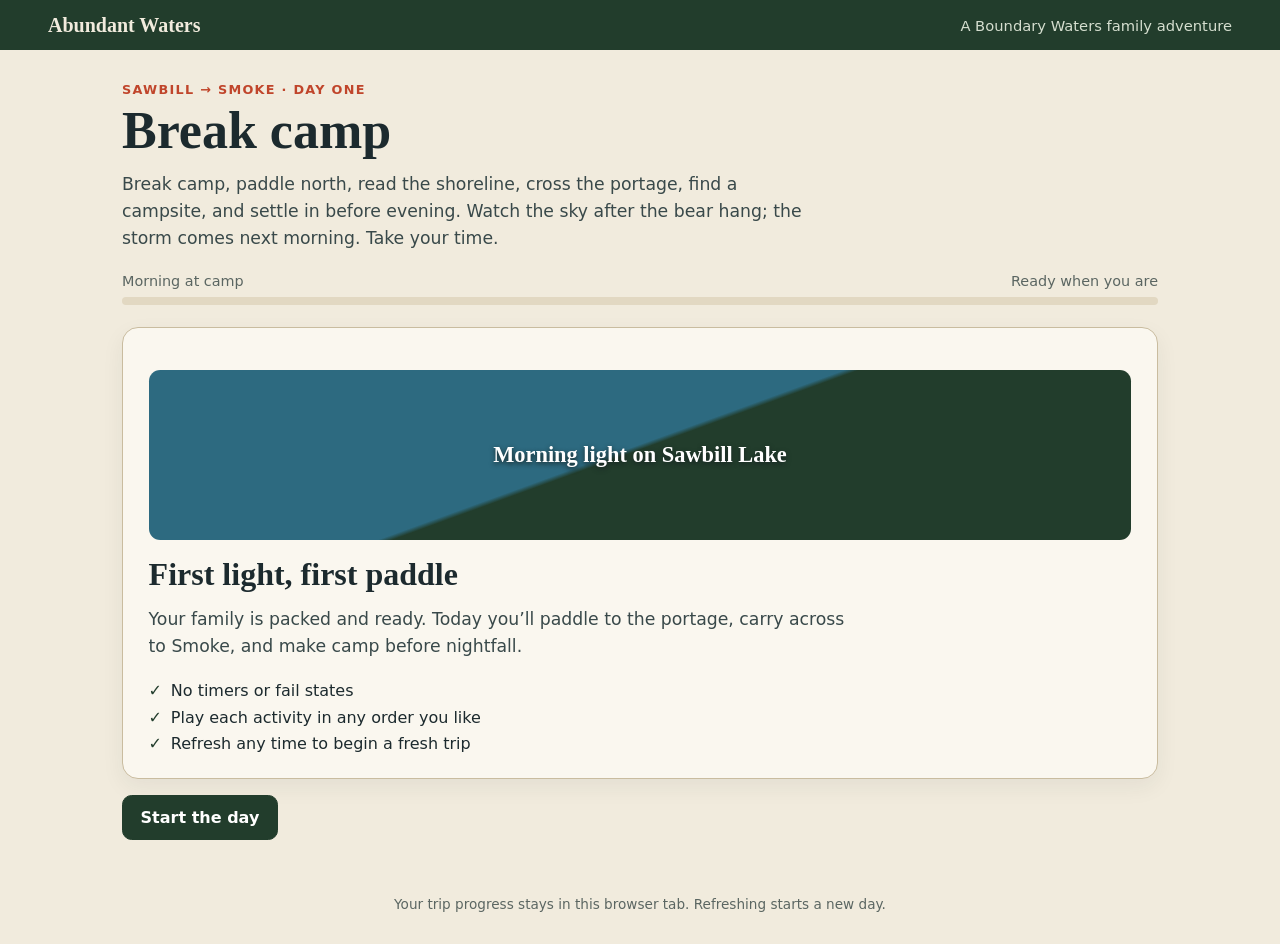
==== index.html @ cfddc771 "Connect campsite arrival to trip and storm" ====
<!doctype html>
<html lang="en">
<head>
  <meta charset="utf-8">
  <meta name="viewport" content="width=device-width, initial-scale=1">
  <meta name="theme-color" content="#223d2c">
  <title>Abundant Waters — A Day on the Water</title>
  <style>
    :root {
      color-scheme: light;
      --ink: #1c2a2e;
      --paper: #f1ebdd;
      --paper-2: #e2d8c2;
      --line: #c9bc9f;
      --pine: #223d2c;
      --canoe: #c0452b;
      --lake: #2d6a80;
      --muted: #5b6662;
      font-family: "Atkinson Hyperlegible", system-ui, sans-serif;
    }
    * { box-sizing: border-box; }
    body { margin: 0; color: var(--ink); background: var(--paper); }
    button, a { font: inherit; }
    .topbar {
      display: flex; align-items: center; justify-content: space-between; gap: 1rem;
      padding: .85rem clamp(1rem, 4vw, 3rem); background: var(--pine); color: var(--paper);
    }
    .brand { color: inherit; text-decoration: none; font: 700 1.25rem Georgia, serif; }
    .topbar span { color: #d5decf; font-size: .92rem; }
    main { width: min(1100px, 100%); margin: 0 auto; padding: clamp(1rem, 3vw, 2rem); }
    .eyebrow { margin: 0 0 .35rem; color: var(--canoe); font-size: .8rem; font-weight: 800; letter-spacing: .1em; text-transform: uppercase; }
    h1, h2 { margin: 0; font-family: Georgia, serif; }
    h1 { font-size: clamp(2rem, 5vw, 3.25rem); line-height: 1.06; }
    h2 { font-size: clamp(1.45rem, 3vw, 2rem); }
    .intro { max-width: 700px; margin: .85rem 0 1.35rem; color: #39494a; font-size: 1.08rem; line-height: 1.55; }
    .progress-wrap { margin: 1rem 0 1.35rem; }
    .progress-label { display: flex; justify-content: space-between; gap: 1rem; margin-bottom: .45rem; color: var(--muted); font-size: .9rem; }
    .track { height: .55rem; overflow: hidden; border-radius: 99px; background: var(--paper-2); }
    .fill { height: 100%; width: 0; background: var(--lake); transition: width .25s ease; }
    .card { padding: clamp(1rem, 3vw, 1.6rem); border: 1px solid var(--line); border-radius: 1rem; background: #faf7ef; box-shadow: 0 8px 22px #1c2a2e10; }
    .activity-heading { display: flex; align-items: flex-start; justify-content: space-between; gap: 1rem; }
    .activity-heading p { max-width: 660px; margin: .45rem 0 0; color: var(--muted); line-height: 1.45; }
    .activity { margin-top: 1rem; overflow: hidden; border: 1px solid var(--line); border-radius: .75rem; background: #d9e4df; }
    iframe { display: block; width: 100%; height: min(76vh, 820px); min-height: 520px; border: 0; background: var(--paper); }
    .activity-note { margin: .6rem 0 0; color: var(--muted); font-size: .88rem; }
    .actions { display: flex; flex-wrap: wrap; justify-content: space-between; gap: .75rem; margin-top: 1rem; }
    .button {
      display: inline-flex; align-items: center; justify-content: center; min-height: 2.8rem;
      padding: .7rem 1.1rem; border: 1px solid var(--pine); border-radius: .6rem;
      background: var(--pine); color: white; text-decoration: none; font-weight: 750; cursor: pointer;
    }
    .button.secondary { background: transparent; color: var(--pine); }
    .button:focus-visible, a:focus-visible { outline: 3px solid var(--canoe); outline-offset: 3px; }
    .button[hidden] { display: none; }
    .choice-row { display: flex; flex-wrap: wrap; gap: .6rem; margin-top: 1rem; }
    .choice-row .button[aria-pressed="true"] { background: var(--lake); border-color: var(--lake); color: white; }
    .choice-label { margin: 1rem 0 -.55rem; font-weight: 750; }
    .camp-art { display: grid; place-items: center; min-height: 170px; margin: 1rem 0; border-radius: .7rem; color: white; text-align: center; background: linear-gradient(160deg, #2d6a80 0 48%, #223d2c 49% 100%); }
    .camp-art span { padding: 1rem; font: 700 1.4rem Georgia, serif; text-shadow: 0 2px 5px #172322; }
    .checklist { display: grid; gap: .45rem; margin: 1rem 0 0; padding: 0; list-style: none; }
    .checklist li::before { content: "✓"; margin-right: .55rem; color: var(--pine); font-weight: 800; }
    .footer { padding: 1.5rem 1rem 2rem; color: var(--muted); text-align: center; font-size: .85rem; }
    @media (max-width: 600px) {
      .topbar { align-items: flex-start; flex-direction: column; gap: .3rem; }
      iframe { height: 68vh; min-height: 460px; }
      .actions .button { flex: 1 1 auto; }
    }
  </style>
  <link rel="stylesheet" href="immersive-player.css">
</head>
<body>
  <header class="topbar">
    <a class="brand" href="./">Abundant Waters</a>
    <span>A Boundary Waters family adventure</span>
  </header>
  <main>
    <p class="eyebrow">Sawbill → Smoke · Day one</p>
    <h1 id="title">A day on the water</h1>
    <p class="intro" id="intro">Break camp, paddle north, cross the portage, find a campsite, and settle in before evening. Take your time; this is a trip, not a race.</p>
    <div class="progress-wrap" aria-label="Trip progress">
      <div class="progress-label"><span id="phase">Morning at camp</span><span id="count">Ready when you are</span></div>
      <div class="track" role="progressbar" aria-label="Day progress" aria-valuemin="0" aria-valuemax="12" aria-valuenow="0"><div class="fill" id="fill"></div></div>
    </div>
    <section class="card" id="panel" aria-live="polite"></section>
    <div class="actions">
      <button class="button secondary" id="back" type="button" hidden>Back</button>
      <button class="button" id="next" type="button">Start the day</button>
    </div>
  </main>
  <footer class="footer">Your trip progress stays in this browser tab. Refreshing starts a new day.</footer>
  <section class="level-player" id="level-player" role="dialog" aria-modal="true" aria-label="Level player" hidden>
    <div class="level-toolbar"><strong id="level-title">Trip activity</strong><button class="button" id="level-exit" type="button">Exit Full Screen</button></div>
    <div class="level-stage" id="level-stage"></div>
  </section>
  <script src="immersive-player.js"></script>
  <script>
    (() => {
      const activities = {
        jstroke: { name: "J-Stroke", path: "prototypes/j-stroke/index.html", description: "Paddle north on Sawbill and work on a clean J-stroke." },
        bowstern: { name: "Bow & Stern", path: "prototypes/bow-stern/index.html", description: "Paddle in rhythm with your partner through the rock garden." },
        navigation: { name: "Map & Navigation", path: "prototypes/navigation/index.html", description: "Read the shoreline to find the bay, narrows, and portage landing." },
        portage: { name: "Portage Trail", path: "prototypes/portage/index.html", description: "Choose your load, balance the canoe, and make the trail to Smoke." },
        arrival: { name: "Arriving at Smoke Lake", path: "prototypes/arrival/index.html", description: "Paddle to an open campsite, then find existing bare ground for the tent." },
        tarp: { name: "Storm Tarp", path: "prototypes/tarp/index.html", description: "Pitch the tarp and tie it down before the weather moves in." },
        fishing: { name: "Fishing at Smoke Lake", path: "prototypes/fishing/index.html", description: "Read the shoreline, choose a spot, and try for smallmouth, pike, or walleye." },
        campfire: { name: "Campfire & Dinner", path: "prototypes/campfire/index.html", description: "Find dry wood, build a small fire, and make supper by the lake." },
        snorkeling: { name: "Snorkeling & Diving", path: "prototypes/snorkeling/index.html", description: "Stay near shore with your buddy and look for clear-water discoveries." },
        night: { name: "Night Sky", path: "prototypes/night-sky/index.html", description: "Trace the Big Dipper, follow its outer stars to Polaris, and listen to the lake settle." },
        storm: { name: "Storm Day", path: "prototypes/storm/index.html", description: "Read the changing weather, secure camp, and wait out the storm together." },
        bear: { name: "Bear Hang", path: "prototypes/bear-hang/index.html", description: "Hoist the food pack safely, then see what happens after dark." }
      };
      const steps = [
        { phase: "Morning at camp", title: "Break camp", description: "The sky is clear and the lake is calm. Pack up together, then head north toward Smoke Lake.", activity: null },
        { phase: "On the water", title: "Paddle Sawbill", description: "Choose a paddling activity. When you’re ready to move on, return here and continue the trip.", activity: "jstroke" },
        { phase: "Read the map", title: "Find your way to the landing", description: activities.navigation.description, activity: "navigation" },
        { phase: "The portage", title: "Cross to Smoke", description: activities.portage.description, activity: "portage" },
        { phase: "Smoke Lake", title: "Find a campsite", description: activities.arrival.description, activity: "arrival" },
        { phase: "Make camp", title: "Get the tarp ready", description: activities.tarp.description, activity: "tarp" },
        { phase: "Free time", title: "Fish the shoreline", description: activities.fishing.description, activity: "fishing" },
        { phase: "Explore the water", title: "Snorkel with your buddy", description: activities.snorkeling.description, activity: "snorkeling" },
        { phase: "Supper time", title: "Make dinner together", description: activities.campfire.description, activity: "campfire" },
        { phase: "Evening at camp", title: "Hang the food", description: activities.bear.description, activity: "bear" },
        { phase: "Night at camp", title: "Look up for a while", description: activities.night.description, activity: "night" },
        { phase: "Next morning", title: "Wait out the storm", description: activities.storm.description, activity: "storm" },
        { phase: "Day complete", title: "The storm has passed", description: "You read the weather, got off the water, and waited together under the tarp. The sky is clearing over Smoke Lake.", activity: null }
      ];
      let stepIndex = 0;
      let paddleChoice = "jstroke";
      let dinnerFish = null;
      let tentPlacement = null;
      const panel = document.getElementById("panel");
      const next = document.getElementById("next");
      const back = document.getElementById("back");
      const fill = document.getElementById("fill");
      const progress = document.querySelector('[role="progressbar"]');
      const player = window.createImmersivePlayer(() => {
        const start = panel.querySelector(".start-level");
        if (start) start.textContent = "Resume Level";
      });
      window.addEventListener("message", (event) => {
        if (event.origin !== location.origin || event.source !== player.iframe?.contentWindow) return;
        if (steps[stepIndex].activity === "fishing" && event.data?.type === "abundant-waters:fish-landed" &&
            ["Smallmouth bass", "Northern pike", "Walleye"].includes(event.data.fish)) dinnerFish = event.data.fish;
        if (steps[stepIndex].activity === "arrival" && event.data?.type === "abundant-waters:tent-placed" &&
            ["moved", "level"].includes(event.data.placement)) tentPlacement = event.data.placement;
      });

      function button(label, value, selected) {
        return '<button type="button" class="button secondary" data-paddle="' + value + '" aria-pressed="' + selected + '">' + label + '</button>';
      }

      function render() {
        const step = steps[stepIndex];
        document.getElementById("title").textContent = step.title;
        document.getElementById("phase").textContent = step.phase;
        document.getElementById("count").textContent = stepIndex === 0 ? "Ready when you are" : "Part " + stepIndex + " of " + (steps.length - 1);
        document.getElementById("intro").textContent = stepIndex === 0
          ? "Break camp, paddle north, read the shoreline, cross the portage, find a campsite, and settle in before evening. Watch the sky after the bear hang; the storm comes next morning. Take your time."
          : "The day unfolds at your pace. Finish an activity when you’re ready, then continue the trip.";
        fill.style.width = (stepIndex / (steps.length - 1) * 100) + "%";
        progress.setAttribute("aria-valuenow", String(stepIndex));
        back.hidden = stepIndex === 0;
        next.textContent = stepIndex === 0 ? "Start the day" : stepIndex === steps.length - 1 ? "Start over" : "Finished — continue";
        panel.innerHTML = "";

        if (stepIndex === 0) {
          panel.innerHTML = '<div class="camp-art" role="img" aria-label="Morning on a Boundary Waters lake"><span>Morning light on Sawbill Lake</span></div><h2>First light, first paddle</h2><p class="intro">Your family is packed and ready. Today you’ll paddle to the portage, carry across to Smoke, and make camp before nightfall.</p><ul class="checklist"><li>No timers or fail states</li><li>Play each activity in any order you like</li><li>Refresh any time to begin a fresh trip</li></ul>';
        } else if (step.activity) {
          const activityKey = stepIndex === 1 ? paddleChoice : step.activity;
          const activity = activities[activityKey];
          let choices = "";
          if (stepIndex === 1) {
            choices = '<p class="choice-label">Choose your paddle</p><div class="choice-row" aria-label="Paddling activity">' +
              button("J-Stroke", "jstroke", paddleChoice === "jstroke") +
              button("Bow & Stern", "bowstern", paddleChoice === "bowstern") + '</div>';
          }
          const activityUrl = activity.path + (activityKey === "campfire" && dinnerFish ? "?fish=" + encodeURIComponent(dinnerFish) :
            activityKey === "storm" && tentPlacement ? "?tent=" + encodeURIComponent(tentPlacement) : "");
          panel.innerHTML = '<div class="activity-heading"><div><p class="eyebrow">Trip activity</p><h2>' + activity.name + '</h2><p>' + activity.description + '</p></div><button class="button secondary fullscreen-open" type="button">Full Screen</button></div>' + choices +
            '<div class="activity-launch"><button class="button start-level" type="button">' + (player.isCurrent(activityKey) ? "Resume Level" : "Start Level") + '</button></div>';
          const launch = () => player.open({ key: activityKey, name: activity.name, url: activityUrl });
          panel.querySelector(".start-level").addEventListener("click", launch);
          panel.querySelector(".fullscreen-open").addEventListener("click", launch);
          panel.querySelectorAll("[data-paddle]").forEach((choice) => choice.addEventListener("click", () => {
            player.dispose();
            paddleChoice = choice.dataset.paddle;
            render();
          }));
        } else {
          panel.innerHTML = '<div class="camp-art" role="img" aria-label="Camp settled for the night"><span>Smoke Lake · Camp settled</span></div><h2>A good couple of days</h2><p class="intro">You made it to Smoke Lake together and rode out the storm. The best parts of a trip are often the quiet moments around camp.</p><ul class="checklist"><li>Read the map and found the landing</li><li>Traveled from Sawbill to Smoke</li><li>Made camp, explored the lake, and cooked dinner</li><li>Hung the food and found north by starlight</li><li>Got off the water and waited out the storm</li><li>Ready to paddle on when the weather clears</li></ul>';
        }
      }

      next.addEventListener("click", () => {
        player.dispose();
        if (stepIndex === steps.length - 1) { stepIndex = 0; dinnerFish = null; tentPlacement = null; }
        else stepIndex = Math.min(stepIndex + 1, steps.length - 1);
        render();
        window.scrollTo({ top: 0, behavior: "smooth" });
      });
      back.addEventListener("click", () => {
        player.dispose();
        stepIndex = Math.max(0, stepIndex - 1);
        render();
        window.scrollTo({ top: 0, behavior: "smooth" });
      });
      render();
    })();
  </script>
</body>
</html>
---- immersive-player.css ----
/* The trip guide stays a normal page; only the chosen activity fills the viewport. */
body.player-open { overflow: hidden; }
.level-player[hidden] { display: none !important; }
.level-player {
  position: fixed; z-index: 100; inset: 0; width: 100%; height: 100vh; height: 100dvh;
  display: flex; flex-direction: column; min-height: 0;
  background: #223d2c; color: #f1ebdd;
  padding: max(6px, env(safe-area-inset-top))
           max(10px, env(safe-area-inset-right))
           max(6px, env(safe-area-inset-bottom))
           max(10px, env(safe-area-inset-left));
}
.level-player:fullscreen { width: 100%; height: 100%; }
.level-player::backdrop { background: #223d2c; }
.level-toolbar {
  flex: 0 0 auto; min-height: 44px;
  display: flex; justify-content: space-between; align-items: center; gap: 12px;
}
.level-toolbar strong {
  font: 700 clamp(15px, 2vw, 19px)/1.2 Georgia, serif;
  overflow: hidden; text-overflow: ellipsis; white-space: nowrap;
}
.level-toolbar .button {
  flex: 0 0 auto; min-height: 44px; padding: 7px 12px;
  background: #f1ebdd; color: #223d2c; border-color: #f1ebdd;
}
.level-stage {
  flex: 1 1 auto; min-height: 0; overflow: hidden;
  background: #faf7ef;
}
.level-stage iframe {
  display: block; width: 100%; height: 100%; min-height: 0;
  border: 0; background: #faf7ef;
}
.activity-heading .fullscreen-open { flex: 0 0 auto; white-space: nowrap; }
.activity-launch { display: flex; gap: 10px; margin-top: 16px; }
.activity-launch .button { min-height: 48px; }
@media (max-width: 600px) {
  .activity-heading { align-items: flex-start; gap: 8px; }
  .activity-heading .fullscreen-open { min-height: 44px; padding: 7px 10px; font-size: .86rem; }
  .activity-launch .button { flex: 1; }
  .level-player { padding-top: max(4px, env(safe-area-inset-top)); padding-bottom: max(4px, env(safe-area-inset-bottom)); }
  .level-toolbar { min-height: 44px; }
  .level-toolbar strong { font-size: 15px; }
  .level-toolbar .button { font-size: 13px; padding-inline: 10px; }
}
@media (max-height: 500px) and (orientation: landscape) {
  .level-toolbar { min-height: 40px; }
  .level-toolbar .button { min-height: 40px; }
}
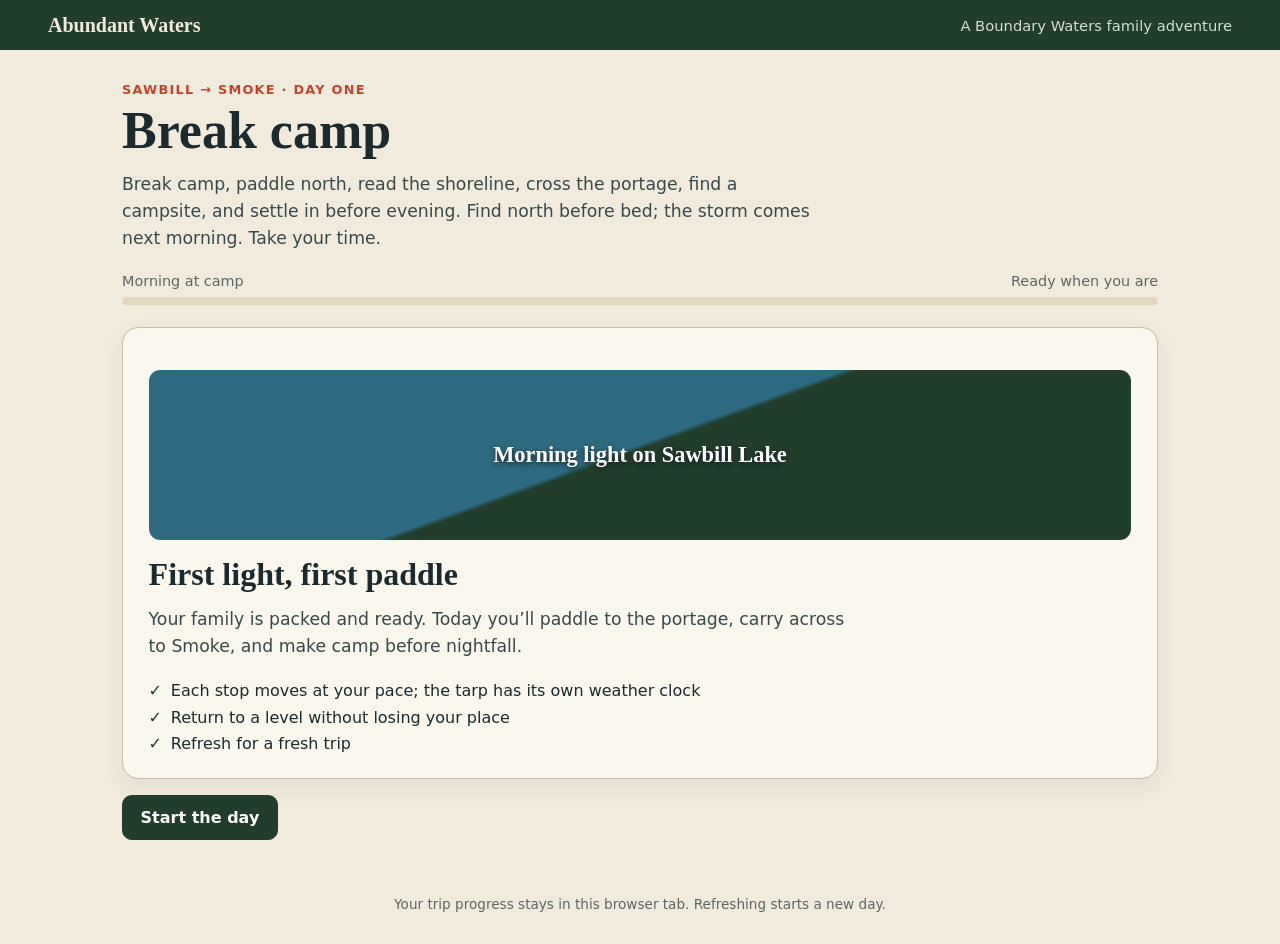
==== commit c3f9f4a3: "Connect trip progress and polish index.html" ====
--- a/index.html
+++ b/index.html
@@ -89,7 +89,7 @@
   </main>
   <footer class="footer">Your trip progress stays in this browser tab. Refreshing starts a new day.</footer>
   <section class="level-player" id="level-player" role="dialog" aria-modal="true" aria-label="Level player" hidden>
-    <div class="level-toolbar"><strong id="level-title">Trip activity</strong><button class="button" id="level-exit" type="button">Exit Full Screen</button></div>
+    <div class="level-toolbar"><strong id="level-title">Trip activity</strong><div class="level-tools"><button class="button" id="level-continue" type="button" hidden>Continue trip</button><button class="button" id="level-exit" type="button" aria-label="Exit Full Screen and return to trip">Exit Full Screen</button></div></div>
     <div class="level-stage" id="level-stage"></div>
   </section>
   <script src="immersive-player.js"></script>
@@ -115,12 +115,12 @@
         { phase: "Read the map", title: "Find your way to the landing", description: activities.navigation.description, activity: "navigation" },
         { phase: "The portage", title: "Cross to Smoke", description: activities.portage.description, activity: "portage" },
         { phase: "Smoke Lake", title: "Find a campsite", description: activities.arrival.description, activity: "arrival" },
-        { phase: "Make camp", title: "Get the tarp ready", description: activities.tarp.description, activity: "tarp" },
+        { phase: "Make camp", title: "Pitch for the afternoon rain", description: activities.tarp.description, activity: "tarp" },
         { phase: "Free time", title: "Fish the shoreline", description: activities.fishing.description, activity: "fishing" },
         { phase: "Explore the water", title: "Snorkel with your buddy", description: activities.snorkeling.description, activity: "snorkeling" },
         { phase: "Supper time", title: "Make dinner together", description: activities.campfire.description, activity: "campfire" },
-        { phase: "Evening at camp", title: "Hang the food", description: activities.bear.description, activity: "bear" },
         { phase: "Night at camp", title: "Look up for a while", description: activities.night.description, activity: "night" },
+        { phase: "Before bed", title: "Hang the food", description: activities.bear.description, activity: "bear" },
         { phase: "Next morning", title: "Wait out the storm", description: activities.storm.description, activity: "storm" },
         { phase: "Day complete", title: "The storm has passed", description: "You read the weather, got off the water, and waited together under the tarp. The sky is clearing over Smoke Lake.", activity: null }
       ];
@@ -128,6 +128,8 @@
       let paddleChoice = "jstroke";
       let dinnerFish = null;
       let tentPlacement = null;
+      let tarpResult = null;
+      const completed = new Set();
       const panel = document.getElementById("panel");
       const next = document.getElementById("next");
       const back = document.getElementById("back");
@@ -139,6 +141,13 @@
       });
       window.addEventListener("message", (event) => {
         if (event.origin !== location.origin || event.source !== player.iframe?.contentWindow) return;
+        if (event.data?.type === "abundant-waters:activity-complete") {
+          completed.add(stepIndex === 1 ? paddleChoice : steps[stepIndex].activity);
+          if (steps[stepIndex].activity === "tarp" && Number.isInteger(event.data.detail?.dryPeople) &&
+              event.data.detail.dryPeople >= 0 && event.data.detail.dryPeople <= 6) tarpResult = event.data.detail;
+          player.markComplete();
+          next.textContent = "Continue trip";
+        }
         if (steps[stepIndex].activity === "fishing" && event.data?.type === "abundant-waters:fish-landed" &&
             ["Smallmouth bass", "Northern pike", "Walleye"].includes(event.data.fish)) dinnerFish = event.data.fish;
         if (steps[stepIndex].activity === "arrival" && event.data?.type === "abundant-waters:tent-placed" &&
@@ -155,16 +164,17 @@
         document.getElementById("phase").textContent = step.phase;
         document.getElementById("count").textContent = stepIndex === 0 ? "Ready when you are" : "Part " + stepIndex + " of " + (steps.length - 1);
         document.getElementById("intro").textContent = stepIndex === 0
-          ? "Break camp, paddle north, read the shoreline, cross the portage, find a campsite, and settle in before evening. Watch the sky after the bear hang; the storm comes next morning. Take your time."
+          ? "Break camp, paddle north, read the shoreline, cross the portage, find a campsite, and settle in before evening. Find north before bed; the storm comes next morning. Take your time."
           : "The day unfolds at your pace. Finish an activity when you’re ready, then continue the trip.";
         fill.style.width = (stepIndex / (steps.length - 1) * 100) + "%";
         progress.setAttribute("aria-valuenow", String(stepIndex));
         back.hidden = stepIndex === 0;
-        next.textContent = stepIndex === 0 ? "Start the day" : stepIndex === steps.length - 1 ? "Start over" : "Finished — continue";
+        next.textContent = stepIndex === 0 ? "Start the day" : stepIndex === steps.length - 1 ? "Start over" :
+          completed.has(stepIndex === 1 ? paddleChoice : step.activity) ? "Continue trip" : "Continue when ready";
         panel.innerHTML = "";
 
         if (stepIndex === 0) {
-          panel.innerHTML = '<div class="camp-art" role="img" aria-label="Morning on a Boundary Waters lake"><span>Morning light on Sawbill Lake</span></div><h2>First light, first paddle</h2><p class="intro">Your family is packed and ready. Today you’ll paddle to the portage, carry across to Smoke, and make camp before nightfall.</p><ul class="checklist"><li>No timers or fail states</li><li>Play each activity in any order you like</li><li>Refresh any time to begin a fresh trip</li></ul>';
+          panel.innerHTML = '<div class="camp-art" role="img" aria-label="Morning on a Boundary Waters lake"><span>Morning light on Sawbill Lake</span></div><h2>First light, first paddle</h2><p class="intro">Your family is packed and ready. Today you’ll paddle to the portage, carry across to Smoke, and make camp before nightfall.</p><ul class="checklist"><li>Each stop moves at your pace; the tarp has its own weather clock</li><li>Return to a level without losing your place</li><li>Refresh for a fresh trip</li></ul>';
         } else if (step.activity) {
           const activityKey = stepIndex === 1 ? paddleChoice : step.activity;
           const activity = activities[activityKey];
@@ -175,10 +185,16 @@
               button("Bow & Stern", "bowstern", paddleChoice === "bowstern") + '</div>';
           }
           const activityUrl = activity.path + (activityKey === "campfire" && dinnerFish ? "?fish=" + encodeURIComponent(dinnerFish) :
-            activityKey === "storm" && tentPlacement ? "?tent=" + encodeURIComponent(tentPlacement) : "");
+            activityKey === "storm" ? "?" + new URLSearchParams({
+              ...(tentPlacement ? { tent: tentPlacement } : {}),
+              ...(tarpResult ? { dry: String(tarpResult.dryPeople) } : {})
+            }) : "");
           panel.innerHTML = '<div class="activity-heading"><div><p class="eyebrow">Trip activity</p><h2>' + activity.name + '</h2><p>' + activity.description + '</p></div><button class="button secondary fullscreen-open" type="button">Full Screen</button></div>' + choices +
             '<div class="activity-launch"><button class="button start-level" type="button">' + (player.isCurrent(activityKey) ? "Resume Level" : "Start Level") + '</button></div>';
-          const launch = () => player.open({ key: activityKey, name: activity.name, url: activityUrl });
+          const launch = () => {
+            player.open({ key: activityKey, name: activity.name, url: activityUrl });
+            if (completed.has(activityKey)) player.markComplete();
+          };
           panel.querySelector(".start-level").addEventListener("click", launch);
           panel.querySelector(".fullscreen-open").addEventListener("click", launch);
           panel.querySelectorAll("[data-paddle]").forEach((choice) => choice.addEventListener("click", () => {
@@ -187,13 +203,24 @@
             render();
           }));
         } else {
-          panel.innerHTML = '<div class="camp-art" role="img" aria-label="Camp settled for the night"><span>Smoke Lake · Camp settled</span></div><h2>A good couple of days</h2><p class="intro">You made it to Smoke Lake together and rode out the storm. The best parts of a trip are often the quiet moments around camp.</p><ul class="checklist"><li>Read the map and found the landing</li><li>Traveled from Sawbill to Smoke</li><li>Made camp, explored the lake, and cooked dinner</li><li>Hung the food and found north by starlight</li><li>Got off the water and waited out the storm</li><li>Ready to paddle on when the weather clears</li></ul>';
+          panel.innerHTML = '<div class="camp-art" role="img" aria-label="Camp settled for the night"><span>Smoke Lake · Camp settled</span></div><h2>A good couple of days</h2><p class="intro">The lake is quiet again. You can still hear rain dripping from the pines.</p><p class="trip-memory"></p>';
+          const memories = [
+            ["navigation", "You found the landing by reading the shoreline."],
+            ["arrival", "You chose existing bare ground for the tent."],
+            ["fishing", "A fish came to the net."],
+            ["campfire", "Supper was shared and the fire was put out."],
+            ["night", "You followed the Dipper to north."],
+            ["bear", "You hung the food before bed."],
+            ["storm", "You stayed ashore until the storm passed."]
+          ].filter(([key]) => completed.has(key)).map(([, line]) => line);
+          panel.querySelector(".trip-memory").textContent = memories.length
+            ? memories.join(" ") : "Take another look at the route whenever you like.";
         }
       }
 
       next.addEventListener("click", () => {
         player.dispose();
-        if (stepIndex === steps.length - 1) { stepIndex = 0; dinnerFish = null; tentPlacement = null; }
+        if (stepIndex === steps.length - 1) { stepIndex = 0; dinnerFish = null; tentPlacement = null; tarpResult = null; completed.clear(); }
         else stepIndex = Math.min(stepIndex + 1, steps.length - 1);
         render();
         window.scrollTo({ top: 0, behavior: "smooth" });
--- a/immersive-player.css
+++ b/immersive-player.css
@@ -48,3 +48,10 @@
   .level-toolbar { min-height: 40px; }
   .level-toolbar .button { min-height: 40px; }
 }
+
+.level-tools { display: flex; align-items: center; gap: 8px; }
+.level-tools .button[hidden] { display: none; }
+@media (max-width: 480px) {
+  .level-toolbar strong { max-width: 32vw; }
+  .level-tools .button { font-size: 12px; padding-inline: 8px; }
+}
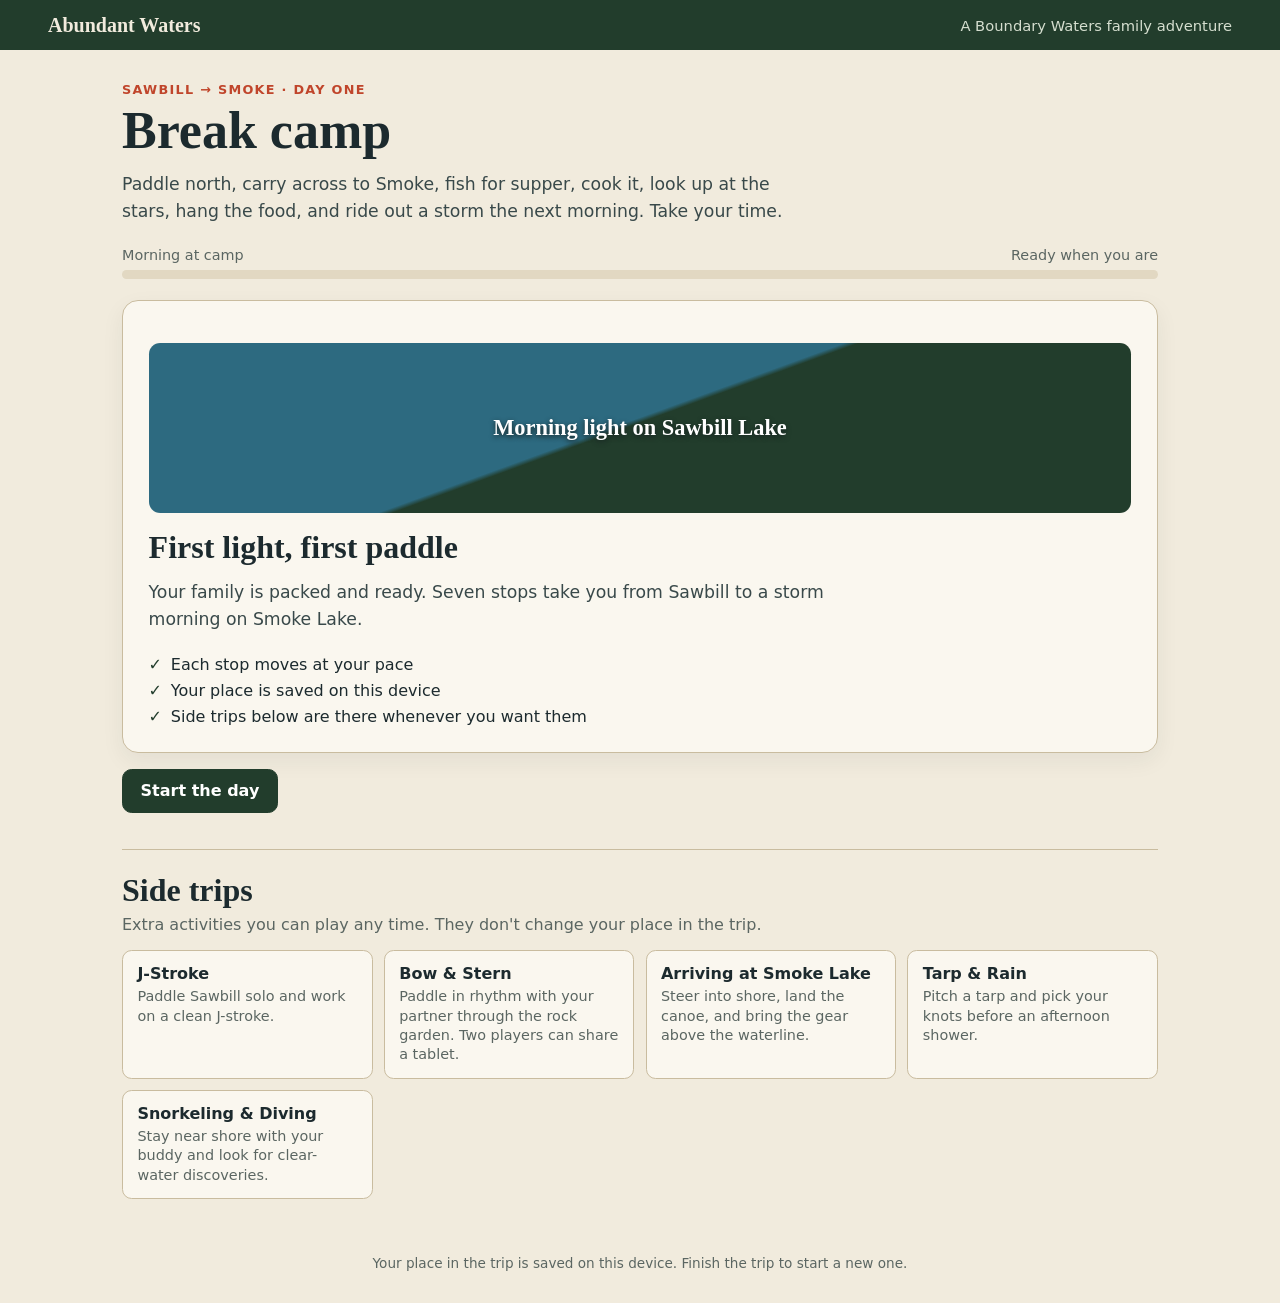
==== commit 18d0d4aa: "Cut the trip to seven stops and save progress The trip had twelve stops, three of them canoe-steerin" ====
--- a/index.html
+++ b/index.html
@@ -59,6 +59,13 @@
     .camp-art span { padding: 1rem; font: 700 1.4rem Georgia, serif; text-shadow: 0 2px 5px #172322; }
     .checklist { display: grid; gap: .45rem; margin: 1rem 0 0; padding: 0; list-style: none; }
     .checklist li::before { content: "✓"; margin-right: .55rem; color: var(--pine); font-weight: 800; }
+    .side-trips { margin-top: 2.2rem; padding-top: 1.4rem; border-top: 1px solid var(--line); }
+    .side-trips > p { margin: .4rem 0 1rem; color: var(--muted); }
+    .side-list { display: grid; grid-template-columns: repeat(auto-fill, minmax(min(100%, 15rem), 1fr)); gap: .7rem; }
+    .side-trip { display: flex; flex-direction: column; gap: .25rem; min-height: 3rem; padding: .8rem .9rem; border: 1px solid var(--line); border-radius: .6rem; background: #faf7ef; color: var(--ink); text-align: left; cursor: pointer; }
+    .side-trip span { color: var(--muted); font-size: .9rem; line-height: 1.35; }
+    .side-trip:hover { border-color: var(--pine); }
+    .side-trip:focus-visible { outline: 3px solid var(--canoe); outline-offset: 3px; }
     .footer { padding: 1.5rem 1rem 2rem; color: var(--muted); text-align: center; font-size: .85rem; }
     @media (max-width: 600px) {
       .topbar { align-items: flex-start; flex-direction: column; gap: .3rem; }
@@ -79,15 +86,20 @@
     <p class="intro" id="intro">Break camp, paddle north, cross the portage, find a campsite, and settle in before evening. Take your time; this is a trip, not a race.</p>
     <div class="progress-wrap" aria-label="Trip progress">
       <div class="progress-label"><span id="phase">Morning at camp</span><span id="count">Ready when you are</span></div>
-      <div class="track" role="progressbar" aria-label="Day progress" aria-valuemin="0" aria-valuemax="12" aria-valuenow="0"><div class="fill" id="fill"></div></div>
+      <div class="track" role="progressbar" aria-label="Day progress" aria-valuemin="0" aria-valuemax="8" aria-valuenow="0"><div class="fill" id="fill"></div></div>
     </div>
     <section class="card" id="panel" aria-live="polite"></section>
     <div class="actions">
       <button class="button secondary" id="back" type="button" hidden>Back</button>
       <button class="button" id="next" type="button">Start the day</button>
     </div>
+    <section class="side-trips" aria-labelledby="side-title">
+      <h2 id="side-title">Side trips</h2>
+      <p>Extra activities you can play any time. They don't change your place in the trip.</p>
+      <div class="side-list" id="side-list"></div>
+    </section>
   </main>
-  <footer class="footer">Your trip progress stays in this browser tab. Refreshing starts a new day.</footer>
+  <footer class="footer">Your place in the trip is saved on this device. Finish the trip to start a new one.</footer>
   <section class="level-player" id="level-player" role="dialog" aria-modal="true" aria-label="Level player" hidden>
     <div class="level-toolbar"><strong id="level-title">Trip activity</strong><div class="level-tools"><button class="button" id="level-continue" type="button" hidden>Continue trip</button><button class="button" id="level-exit" type="button" aria-label="Exit Full Screen and return to trip">Exit Full Screen</button></div></div>
     <div class="level-stage" id="level-stage"></div>
@@ -95,119 +107,121 @@
   <script src="immersive-player.js"></script>
   <script>
     (() => {
+      // Seven stops make the main trip. Everything else is a side trip you can play any time.
       const activities = {
-        jstroke: { name: "J-Stroke", path: "prototypes/j-stroke/index.html", description: "Paddle north on Sawbill and work on a clean J-stroke." },
-        bowstern: { name: "Bow & Stern", path: "prototypes/bow-stern/index.html", description: "Paddle in rhythm with your partner through the rock garden." },
-        navigation: { name: "Map & Navigation", path: "prototypes/navigation/index.html", description: "Read the shoreline to find the bay, narrows, and portage landing." },
+        navigation: { name: "Map & Navigation", path: "prototypes/navigation/index.html", description: "Read the shoreline against your paper map, steer through the bay and the rocky narrows, and ease into the portage landing." },
         portage: { name: "Portage Trail", path: "prototypes/portage/index.html", description: "Choose your load, balance the canoe, and make the trail to Smoke." },
-        arrival: { name: "Arriving at Smoke Lake", path: "prototypes/arrival/index.html", description: "Paddle to an open campsite, then find existing bare ground for the tent." },
-        tarp: { name: "Storm Tarp", path: "prototypes/tarp/index.html", description: "Pitch the tarp and tie it down before the weather moves in." },
-        fishing: { name: "Fishing at Smoke Lake", path: "prototypes/fishing/index.html", description: "Read the shoreline, choose a spot, and try for smallmouth, pike, or walleye." },
-        campfire: { name: "Campfire & Dinner", path: "prototypes/campfire/index.html", description: "Find dry wood, build a small fire, and make supper by the lake." },
-        snorkeling: { name: "Snorkeling & Diving", path: "prototypes/snorkeling/index.html", description: "Stay near shore with your buddy and look for clear-water discoveries." },
+        fishing: { name: "Fishing at Smoke Lake", path: "prototypes/fishing/index.html", description: "Cast beside shore cover, set the hook, and manage the line as a fish runs. What you catch is supper." },
+        campfire: { name: "Campfire & Dinner", path: "prototypes/campfire/index.html", description: "Arrange fuel, tend a cooking fire, and make supper by the lake." },
         night: { name: "Night Sky", path: "prototypes/night-sky/index.html", description: "Trace the Big Dipper, follow its outer stars to Polaris, and listen to the lake settle." },
-        storm: { name: "Storm Day", path: "prototypes/storm/index.html", description: "Read the changing weather, secure camp, and wait out the storm together." },
-        bear: { name: "Bear Hang", path: "prototypes/bear-hang/index.html", description: "Hoist the food pack safely, then see what happens after dark." }
+        bear: { name: "Bear Hang", path: "prototypes/bear-hang/index.html", description: "Hoist the food pack 12 ft up and 6 ft out, then see what happens at 2 a.m." },
+        storm: { name: "Storm Day", path: "prototypes/storm/index.html", description: "Read the changing weather, secure camp, pitch the tarp, and wait out the storm together." },
+        jstroke: { name: "J-Stroke", path: "prototypes/j-stroke/index.html", description: "Paddle Sawbill solo and work on a clean J-stroke." },
+        bowstern: { name: "Bow & Stern", path: "prototypes/bow-stern/index.html", description: "Paddle in rhythm with your partner through the rock garden. Two players can share a tablet." },
+        arrival: { name: "Arriving at Smoke Lake", path: "prototypes/arrival/index.html", description: "Steer into shore, land the canoe, and bring the gear above the waterline." },
+        tarp: { name: "Tarp & Rain", path: "prototypes/tarp/index.html", description: "Pitch a tarp and pick your knots before an afternoon shower." },
+        snorkeling: { name: "Snorkeling & Diving", path: "prototypes/snorkeling/index.html", description: "Stay near shore with your buddy and look for clear-water discoveries." }
       };
+      const sideTrips = ["jstroke", "bowstern", "arrival", "tarp", "snorkeling"];
       const steps = [
-        { phase: "Morning at camp", title: "Break camp", description: "The sky is clear and the lake is calm. Pack up together, then head north toward Smoke Lake.", activity: null },
-        { phase: "On the water", title: "Paddle Sawbill", description: "Choose a paddling activity. When you’re ready to move on, return here and continue the trip.", activity: "jstroke" },
-        { phase: "Read the map", title: "Find your way to the landing", description: activities.navigation.description, activity: "navigation" },
-        { phase: "The portage", title: "Cross to Smoke", description: activities.portage.description, activity: "portage" },
-        { phase: "Smoke Lake", title: "Find a campsite", description: activities.arrival.description, activity: "arrival" },
-        { phase: "Make camp", title: "Pitch for the afternoon rain", description: activities.tarp.description, activity: "tarp" },
-        { phase: "Free time", title: "Fish the shoreline", description: activities.fishing.description, activity: "fishing" },
-        { phase: "Explore the water", title: "Snorkel with your buddy", description: activities.snorkeling.description, activity: "snorkeling" },
-        { phase: "Supper time", title: "Make dinner together", description: activities.campfire.description, activity: "campfire" },
-        { phase: "Night at camp", title: "Look up for a while", description: activities.night.description, activity: "night" },
-        { phase: "Before bed", title: "Hang the food", description: activities.bear.description, activity: "bear" },
-        { phase: "Next morning", title: "Wait out the storm", description: activities.storm.description, activity: "storm" },
-        { phase: "Day complete", title: "The storm has passed", description: "You read the weather, got off the water, and waited together under the tarp. The sky is clearing over Smoke Lake.", activity: null }
+        { phase: "Morning at camp", title: "Break camp", activity: null, day: 1 },
+        { phase: "On the water", title: "Paddle to the portage", activity: "navigation", day: 1 },
+        { phase: "The portage", title: "Cross to Smoke", activity: "portage", day: 1 },
+        { phase: "Free time", title: "Fish the shoreline", activity: "fishing", day: 1 },
+        { phase: "Supper time", title: "Make dinner together", activity: "campfire", day: 1 },
+        { phase: "Night at camp", title: "Look up for a while", activity: "night", day: 1 },
+        { phase: "Before bed", title: "Hang the food", activity: "bear", day: 1 },
+        { phase: "Next morning", title: "Wait out the storm", activity: "storm", day: 2 },
+        { phase: "Trip complete", title: "The storm has passed", activity: null, day: 2 }
       ];
+      const STOPS = steps.length - 2;
+
+      // Progress is saved on this device so a refresh, or a phone reloading the tab, keeps your place.
+      const SAVE_KEY = "abundant-waters-trip-v2";
       let stepIndex = 0;
-      let paddleChoice = "jstroke";
       let dinnerFish = null;
-      let tentPlacement = null;
-      let tarpResult = null;
       const completed = new Set();
+      function save() {
+        try { localStorage.setItem(SAVE_KEY, JSON.stringify({ stepIndex, dinnerFish, completed: [...completed] })); } catch (_) { /* private mode: play without saving */ }
+      }
+      function load() {
+        try {
+          const saved = JSON.parse(localStorage.getItem(SAVE_KEY) || "null");
+          if (!saved) return;
+          if (Number.isInteger(saved.stepIndex) && saved.stepIndex >= 0 && saved.stepIndex < steps.length) stepIndex = saved.stepIndex;
+          if (["Smallmouth bass", "Northern pike", "Walleye"].includes(saved.dinnerFish)) dinnerFish = saved.dinnerFish;
+          for (const key of saved.completed || []) if (activities[key]) completed.add(key);
+        } catch (_) { /* unreadable save: start fresh */ }
+      }
+      function resetTrip() {
+        stepIndex = 0; dinnerFish = null; completed.clear();
+        try { localStorage.removeItem(SAVE_KEY); } catch (_) {}
+      }
+
       const panel = document.getElementById("panel");
       const next = document.getElementById("next");
       const back = document.getElementById("back");
       const fill = document.getElementById("fill");
       const progress = document.querySelector('[role="progressbar"]');
+      progress.setAttribute("aria-valuemax", String(steps.length - 1));
       const player = window.createImmersivePlayer(() => {
         const start = panel.querySelector(".start-level");
-        if (start) start.textContent = "Resume Level";
-      });
+        if (start && player.isCurrent(steps[stepIndex].activity)) start.textContent = "Resume Level";
+      });
+      const onTripStep = () => !!steps[stepIndex].activity && player.isCurrent(steps[stepIndex].activity);
+
       window.addEventListener("message", (event) => {
         if (event.origin !== location.origin || event.source !== player.iframe?.contentWindow) return;
+        // Side trips are just for fun; only the current trip stop moves the trip along.
+        if (!onTripStep()) return;
+        const key = steps[stepIndex].activity;
         if (event.data?.type === "abundant-waters:activity-complete") {
-          completed.add(stepIndex === 1 ? paddleChoice : steps[stepIndex].activity);
-          if (steps[stepIndex].activity === "tarp" && Number.isInteger(event.data.detail?.dryPeople) &&
-              event.data.detail.dryPeople >= 0 && event.data.detail.dryPeople <= 6) tarpResult = event.data.detail;
+          completed.add(key);
+          save();
           player.markComplete();
           next.textContent = "Continue trip";
         }
-        if (steps[stepIndex].activity === "fishing" && event.data?.type === "abundant-waters:fish-landed" &&
-            ["Smallmouth bass", "Northern pike", "Walleye"].includes(event.data.fish)) dinnerFish = event.data.fish;
-        if (steps[stepIndex].activity === "arrival" && event.data?.type === "abundant-waters:tent-placed" &&
-            ["moved", "level"].includes(event.data.placement)) tentPlacement = event.data.placement;
-      });
-
-      function button(label, value, selected) {
-        return '<button type="button" class="button secondary" data-paddle="' + value + '" aria-pressed="' + selected + '">' + label + '</button>';
+        if (key === "fishing" && event.data?.type === "abundant-waters:fish-landed" &&
+            ["Smallmouth bass", "Northern pike", "Walleye"].includes(event.data.fish)) { dinnerFish = event.data.fish; save(); }
+      });
+
+      function openActivity(key) {
+        const activity = activities[key];
+        const url = activity.path + (key === "campfire" && dinnerFish ? "?fish=" + encodeURIComponent(dinnerFish) : "");
+        player.open({ key, name: activity.name, url });
+        if (key === steps[stepIndex].activity && completed.has(key)) player.markComplete();
       }
 
       function render() {
         const step = steps[stepIndex];
+        const last = stepIndex === steps.length - 1;
+        document.querySelector("main > .eyebrow").textContent = step.day === 2 ? "Smoke Lake · Day two" : "Sawbill → Smoke · Day one";
         document.getElementById("title").textContent = step.title;
         document.getElementById("phase").textContent = step.phase;
-        document.getElementById("count").textContent = stepIndex === 0 ? "Ready when you are" : "Part " + stepIndex + " of " + (steps.length - 1);
+        document.getElementById("count").textContent = stepIndex === 0 ? "Ready when you are" : last ? "All " + STOPS + " stops" : "Stop " + stepIndex + " of " + STOPS;
         document.getElementById("intro").textContent = stepIndex === 0
-          ? "Break camp, paddle north, read the shoreline, cross the portage, find a campsite, and settle in before evening. Find north before bed; the storm comes next morning. Take your time."
-          : "The day unfolds at your pace. Finish an activity when you’re ready, then continue the trip.";
+          ? "Paddle north, carry across to Smoke, fish for supper, cook it, look up at the stars, hang the food, and ride out a storm the next morning. Take your time."
+          : last ? "The sky is clearing. Take a moment before heading on." : "Play this stop, then come back here to keep going.";
         fill.style.width = (stepIndex / (steps.length - 1) * 100) + "%";
         progress.setAttribute("aria-valuenow", String(stepIndex));
         back.hidden = stepIndex === 0;
-        next.textContent = stepIndex === 0 ? "Start the day" : stepIndex === steps.length - 1 ? "Start over" :
-          completed.has(stepIndex === 1 ? paddleChoice : step.activity) ? "Continue trip" : "Continue when ready";
+        next.textContent = stepIndex === 0 ? "Start the day" : last ? "Start a new trip" :
+          completed.has(step.activity) ? "Continue trip" : "Skip ahead";
         panel.innerHTML = "";
 
         if (stepIndex === 0) {
-          panel.innerHTML = '<div class="camp-art" role="img" aria-label="Morning on a Boundary Waters lake"><span>Morning light on Sawbill Lake</span></div><h2>First light, first paddle</h2><p class="intro">Your family is packed and ready. Today you’ll paddle to the portage, carry across to Smoke, and make camp before nightfall.</p><ul class="checklist"><li>Each stop moves at your pace; the tarp has its own weather clock</li><li>Return to a level without losing your place</li><li>Refresh for a fresh trip</li></ul>';
+          panel.innerHTML = '<div class="camp-art" role="img" aria-label="Morning on a Boundary Waters lake"><span>Morning light on Sawbill Lake</span></div><h2>First light, first paddle</h2><p class="intro">Your family is packed and ready. Seven stops take you from Sawbill to a storm morning on Smoke Lake.</p><ul class="checklist"><li>Each stop moves at your pace</li><li>Your place is saved on this device</li><li>Side trips below are there whenever you want them</li></ul>';
         } else if (step.activity) {
-          const activityKey = stepIndex === 1 ? paddleChoice : step.activity;
-          const activity = activities[activityKey];
-          let choices = "";
-          if (stepIndex === 1) {
-            choices = '<p class="choice-label">Choose your paddle</p><div class="choice-row" aria-label="Paddling activity">' +
-              button("J-Stroke", "jstroke", paddleChoice === "jstroke") +
-              button("Bow & Stern", "bowstern", paddleChoice === "bowstern") + '</div>';
-          }
-          const activityUrl = activity.path + (activityKey === "campfire" && dinnerFish ? "?fish=" + encodeURIComponent(dinnerFish) :
-            activityKey === "storm" ? "?" + new URLSearchParams({
-              ...(tentPlacement ? { tent: tentPlacement } : {}),
-              ...(tarpResult ? { dry: String(tarpResult.dryPeople) } : {})
-            }) : "");
-          panel.innerHTML = '<div class="activity-heading"><div><p class="eyebrow">Trip activity</p><h2>' + activity.name + '</h2><p>' + activity.description + '</p></div><button class="button secondary fullscreen-open" type="button">Full Screen</button></div>' + choices +
-            '<div class="activity-launch"><button class="button start-level" type="button">' + (player.isCurrent(activityKey) ? "Resume Level" : "Start Level") + '</button></div>';
-          const launch = () => {
-            player.open({ key: activityKey, name: activity.name, url: activityUrl });
-            if (completed.has(activityKey)) player.markComplete();
-          };
-          panel.querySelector(".start-level").addEventListener("click", launch);
-          panel.querySelector(".fullscreen-open").addEventListener("click", launch);
-          panel.querySelectorAll("[data-paddle]").forEach((choice) => choice.addEventListener("click", () => {
-            player.dispose();
-            paddleChoice = choice.dataset.paddle;
-            render();
-          }));
+          const activity = activities[step.activity];
+          panel.innerHTML = '<div class="activity-heading"><div><p class="eyebrow">Stop ' + stepIndex + ' of ' + STOPS + '</p><h2>' + activity.name + '</h2><p>' + activity.description + '</p></div></div>' +
+            '<div class="activity-launch"><button class="button start-level" type="button">' + (player.isCurrent(step.activity) ? "Resume Level" : completed.has(step.activity) ? "Play again" : "Start Level") + '</button></div>';
+          panel.querySelector(".start-level").addEventListener("click", () => openActivity(step.activity));
         } else {
-          panel.innerHTML = '<div class="camp-art" role="img" aria-label="Camp settled for the night"><span>Smoke Lake · Camp settled</span></div><h2>A good couple of days</h2><p class="intro">The lake is quiet again. You can still hear rain dripping from the pines.</p><p class="trip-memory"></p>';
+          panel.innerHTML = '<div class="camp-art" role="img" aria-label="Camp after the storm"><span>Smoke Lake · Sky clearing</span></div><h2>A good couple of days</h2><p class="intro">The lake is quiet again. You can still hear rain dripping from the pines.</p><p class="trip-memory"></p>';
           const memories = [
             ["navigation", "You found the landing by reading the shoreline."],
-            ["arrival", "You chose existing bare ground for the tent."],
-            ["fishing", "A fish came to the net."],
+            ["portage", "You carried everything across to Smoke."],
+            ["fishing", dinnerFish ? "A " + dinnerFish.toLowerCase() + " came to the net." : "You spent the afternoon fishing."],
             ["campfire", "Supper was shared and the fire was put out."],
             ["night", "You followed the Dipper to north."],
             ["bear", "You hung the food before bed."],
@@ -218,19 +232,30 @@
         }
       }
 
+      const sideList = document.getElementById("side-list");
+      sideList.innerHTML = sideTrips.map((key) => '<button type="button" class="side-trip" data-side="' + key + '"><b>' + activities[key].name + '</b><span>' + activities[key].description + '</span></button>').join("");
+      sideList.addEventListener("click", (event) => {
+        const choice = event.target.closest("[data-side]");
+        if (!choice) return;
+        openActivity(choice.dataset.side); // reopening the same side trip resumes it
+      });
+
       next.addEventListener("click", () => {
         player.dispose();
-        if (stepIndex === steps.length - 1) { stepIndex = 0; dinnerFish = null; tentPlacement = null; tarpResult = null; completed.clear(); }
+        if (stepIndex === steps.length - 1) resetTrip();
         else stepIndex = Math.min(stepIndex + 1, steps.length - 1);
+        save();
         render();
         window.scrollTo({ top: 0, behavior: "smooth" });
       });
       back.addEventListener("click", () => {
         player.dispose();
         stepIndex = Math.max(0, stepIndex - 1);
+        save();
         render();
         window.scrollTo({ top: 0, behavior: "smooth" });
       });
+      load();
       render();
     })();
   </script>
--- a/immersive-player.css
+++ b/immersive-player.css
@@ -55,3 +55,9 @@
   .level-toolbar strong { max-width: 32vw; }
   .level-tools .button { font-size: 12px; padding-inline: 8px; }
 }
+
+@media (max-width: 390px) {
+  .level-toolbar strong { position: absolute; width: 1px; height: 1px; padding: 0; overflow: hidden; clip: rect(0, 0, 0, 0); white-space: nowrap; }
+  .level-tools { width: 100%; }
+  .level-tools .button { flex: 1 1 auto; }
+}
